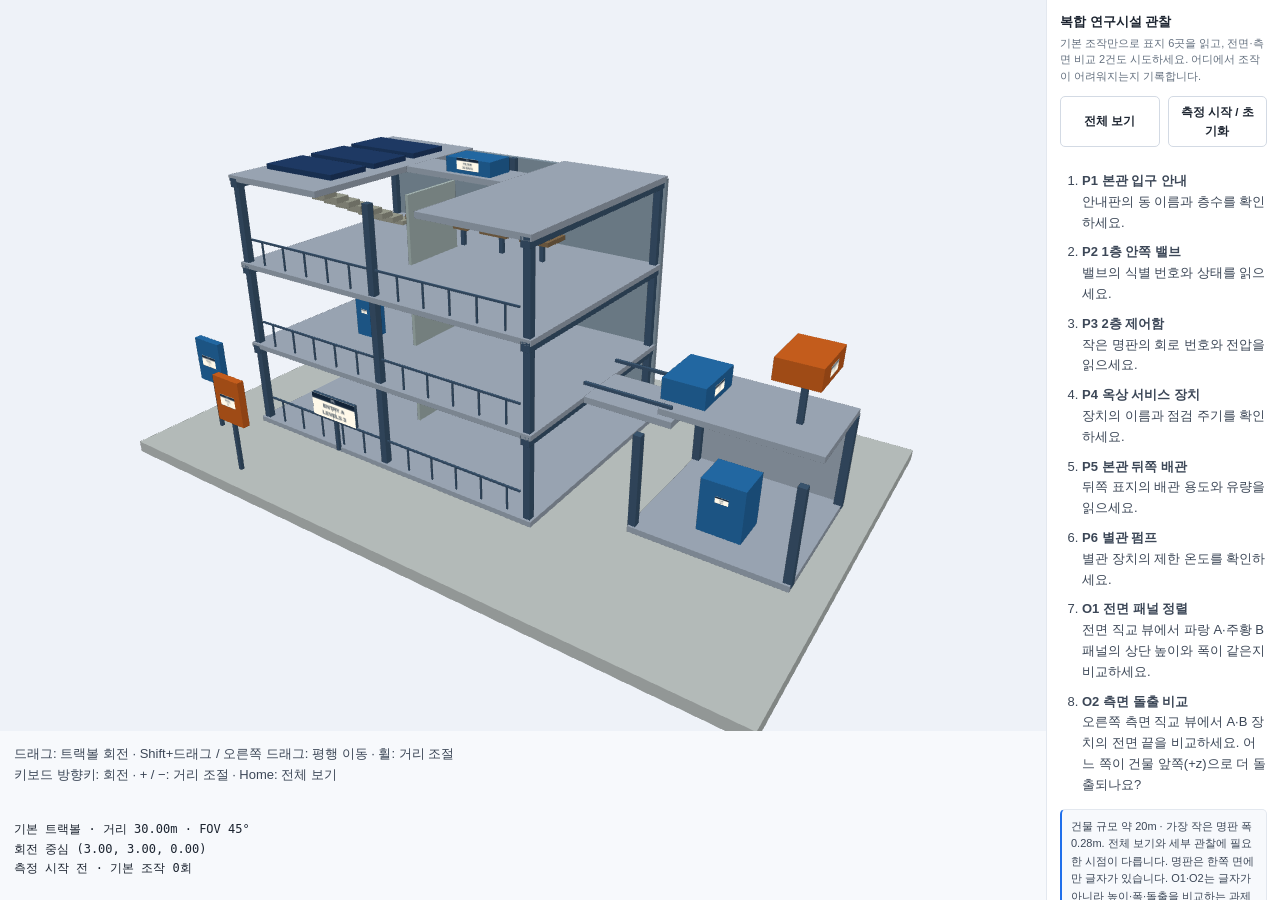
==== week4/improved/index.html @ ad28ca4b "feat: week4 초기 파일 추가" ====
<!doctype html>
<html lang="ko"><head><meta charset="utf-8"><meta name="viewport" content="width=device-width, initial-scale=1">
<title>복합 연구시설 — 기본 트랙볼 뷰어</title><link rel="stylesheet" href="demo.css">
<style>
.wrap{grid-template-columns:minmax(0,1fr) 18rem;height:100vh;height:100dvh;min-height:500px}.stage{display:grid;grid-template-rows:minmax(240px,1fr) auto auto;align-items:stretch;justify-content:stretch;min-height:0;overflow:auto}.viewport{position:relative;min-height:0}.stage canvas{position:absolute;inset:0;display:block;width:100%;height:100%;max-height:none;cursor:grab}
canvas:focus-visible{outline:2px solid var(--d-accent);outline-offset:-2px}.readings{padding:10px 14px;white-space:pre-wrap;font:12px/1.6 monospace;color:var(--d-ink)}
.instructions{padding:0 14px}.tasks{padding-left:22px}.tasks li{margin:9px 0}.actions{display:flex;gap:8px;flex-wrap:wrap}.actions button{flex:1}
@media(max-width:900px){.wrap{display:block;height:auto}.panel{border-left:0;max-height:none}.stage{height:100vh;height:100dvh;min-height:500px}}
</style></head><body>
<div class="wrap"><div class="stage">
<div class="viewport"><canvas id="cv" tabindex="0" aria-label="다층 연구시설의 3차원 모델. 드래그로 회전, Shift 드래그로 이동, 휠로 확대">WebGL2를 지원하는 브라우저에서 실행하세요.</canvas></div>
<p class="instructions">드래그: 트랙볼 회전 · Shift+드래그 / 오른쪽 드래그: 평행 이동 · 휠: 거리 조절<br>키보드 방향키: 회전 · + / −: 거리 조절 · Home: 전체 보기</p>
<pre class="readings" id="readings"></pre></div>
<div class="panel"><h1>복합 연구시설 관찰</h1><p class="sub">기본 조작만으로 표지 6곳을 읽고, 전면·측면 비교 2건도 시도하세요. 어디에서 조작이 어려워지는지 기록합니다.</p>
<div class="actions"><button class="btn" id="home" type="button">전체 보기</button><button class="btn" id="measure" type="button">측정 시작 / 초기화</button></div>
<ol class="tasks" id="tasks"></ol><div id="student-ui"></div>
<p class="note">건물 규모 약 20m · 가장 작은 명판 폭 0.28m. 전체 보기와 세부 관찰에 필요한 시점이 다릅니다. 명판은 한쪽 면에만 글자가 있습니다. O1·O2는 글자가 아니라 높이·폭·돌출을 비교하는 과제입니다.</p>

</div></div>
<script src="demo.js"></script><script src="d04-inspection-model.js?v=3f1b6bc733"></script><script src="d04-inspection-controls.js"></script><script src="d04-inspection-viewer.js?v=8a4c2fbf62"></script><script src="d04-inspection-student.js?v=e71bc4da3b"></script>
</body></html>
---- week4/improved/demo.css ----
/* 강의 자료 인터랙티브 예제 공용 스타일 — 홈페이지와 같은 밝고 단정한 톤 */

/* 테마는 세 곳에서 정해진다.
   1) 강의 페이지 안에 들어가 있으면 부모의 밝은/어두운 설정 (data-theme)
   2) 단독으로 열면 OS 설정 (prefers-color-scheme)
   3) ?theme=light|dark 로 직접 지정
   그래서 밝은 값을 기본으로 두고, 어두운 값을 두 조건에 각각 다시 적어 준다. */

:root {
  --d-accent: #1f6feb;
  --d-accent-soft: #eaf1fe;
  --d-ink: #1c2430;
  --d-ink-soft: #3c4757;
  --d-muted: #64707f;
  --d-bg: #ffffff;
  --d-bg-soft: #f7f9fc;
  --d-line: #e3e8ef;
  --d-line-strong: #d3dae4;

  /* 3D 장면 — 배경과 보조선 */
  --d-canvas: #eef2f8;
  --d-grid: #cdd7e5;
  --d-axis: #7d8b9e;
  --d-ghost: #5f6b7d;
  --d-hint: #97a4b5;

  /* 벡터·물체를 구분하는 색 (배경 대비에 맞춰 조정) */
  --d-vec-a: #1f6feb;
  --d-vec-b: #0b7d67;
  --d-vec-c: #d2600f;
  --d-trail: #157f6a;
}

@media (prefers-color-scheme: dark) {
  :root:not([data-theme="light"]) {
    --d-accent: #7aaeff;
    --d-accent-soft: #1b2432;
    --d-ink: #e7ecf3;
    --d-ink-soft: #cbd4e1;
    --d-muted: #9aa7b8;
    --d-bg: #1a212c;
    --d-bg-soft: #161c26;
    --d-line: #2c3542;
    --d-line-strong: #3a4553;
  
    /* 3D 장면 — 배경과 보조선 */
    --d-canvas: #0a0d14;
    --d-grid: #242e42;
    --d-axis: #57667f;
    --d-ghost: #8c93a6;
    --d-hint: #59647a;
  
    /* 벡터·물체를 구분하는 색 (배경 대비에 맞춰 조정) */
    --d-vec-a: #5ca8fa;
    --d-vec-b: #33b88c;
    --d-vec-c: #ff8c4d;
    --d-trail: #38705f;
  }
}

:root[data-theme="dark"] {
  --d-accent: #7aaeff;
  --d-accent-soft: #1b2432;
  --d-ink: #e7ecf3;
  --d-ink-soft: #cbd4e1;
  --d-muted: #9aa7b8;
  --d-bg: #1a212c;
  --d-bg-soft: #161c26;
  --d-line: #2c3542;
  --d-line-strong: #3a4553;

  /* 3D 장면 — 배경과 보조선 */
  --d-canvas: #0a0d14;
  --d-grid: #242e42;
  --d-axis: #57667f;
  --d-ghost: #8c93a6;
  --d-hint: #59647a;

  /* 벡터·물체를 구분하는 색 (배경 대비에 맞춰 조정) */
  --d-vec-a: #5ca8fa;
  --d-vec-b: #33b88c;
  --d-vec-c: #ff8c4d;
  --d-trail: #38705f;
}

* { box-sizing: border-box; }

html, body {
  margin: 0;
  padding: 0;
  background: var(--d-bg);
  color: var(--d-ink-soft);
  font: 13px/1.6 -apple-system, BlinkMacSystemFont, "Segoe UI", "Noto Sans KR",
        "Malgun Gothic", Roboto, sans-serif;
}

.wrap {
  display: grid;
  grid-template-columns: 1fr 15rem;
  gap: 0;
  height: 100vh;
}

.stage {
  position: relative;
  display: flex;
  align-items: center;
  justify-content: center;
  min-width: 0;
  background: var(--d-bg-soft);
  overflow: hidden;
}

.stage canvas {
  display: block;
  max-width: 100%;
  max-height: 100%;
}

.readout {
  position: absolute;
  top: 8px;
  left: 8px;
  padding: 5px 9px;
  border: 1px solid var(--d-line-strong);
  border-radius: 6px;
  background: color-mix(in srgb, var(--d-bg) 88%, transparent);
  color: var(--d-ink);
  font-family: ui-monospace, SFMono-Regular, Menlo, Consolas, monospace;
  font-size: 11px;
  line-height: 1.6;
  white-space: pre;
  pointer-events: none;
}

.panel {
  padding: 12px 13px 16px;
  border-left: 1px solid var(--d-line);
  background: var(--d-bg);
  overflow-y: auto;
}

.panel h1 {
  margin: 0 0 2px;
  color: var(--d-ink);
  font-size: 13px;
  font-weight: 700;
}

.panel .sub {
  margin: 0 0 12px;
  color: var(--d-muted);
  font-size: 11px;
  line-height: 1.5;
}

.ctl { margin-bottom: 11px; }

.ctl label {
  display: flex;
  justify-content: space-between;
  align-items: baseline;
  gap: 6px;
  margin-bottom: 3px;
  color: var(--d-ink);
  font-size: 11.5px;
  font-weight: 600;
}

.ctl label .val {
  color: var(--d-accent);
  font-family: ui-monospace, SFMono-Regular, Menlo, Consolas, monospace;
  font-size: 11px;
  font-weight: 700;
}

.ctl input[type="range"] {
  width: 100%;
  height: 18px;
  margin: 0;
  accent-color: var(--d-accent);
  cursor: pointer;
}

.ctl select {
  width: 100%;
  padding: 4px 6px;
  border: 1px solid var(--d-line-strong);
  border-radius: 5px;
  background: var(--d-bg);
  color: var(--d-ink);
  font: inherit;
  font-size: 11.5px;
}

.ctl.check label {
  justify-content: flex-start;
  cursor: pointer;
}

.ctl.check input { accent-color: var(--d-accent); margin: 0 6px 0 0; }

.ctl .hint {
  margin-top: 2px;
  color: var(--d-muted);
  font-size: 10.5px;
  line-height: 1.5;
}

.note {
  margin-top: 12px;
  padding: 8px 9px;
  border: 1px solid var(--d-line);
  border-left: 2px solid var(--d-accent);
  border-radius: 5px;
  background: var(--d-bg-soft);
  color: var(--d-ink-soft);
  font-size: 11px;
  line-height: 1.6;
}

.note b { color: var(--d-ink); }

.btn {
  width: 100%;
  padding: 6px 8px;
  margin-bottom: 11px;
  border: 1px solid var(--d-line-strong);
  border-radius: 5px;
  background: var(--d-bg);
  color: var(--d-ink);
  font: inherit;
  font-size: 11.5px;
  font-weight: 600;
  cursor: pointer;
}

.btn:hover { border-color: var(--d-accent); color: var(--d-accent); }

.err {
  padding: 12px;
  color: #b4232a;
  font-family: ui-monospace, monospace;
  font-size: 11px;
  white-space: pre-wrap;
}

/* 성분 직접 입력 패널 — 슬라이더 대신 x, y, z 를 그대로 넣는다 */

.ctl[hidden] { display: none !important; }   /* .ctl 의 display 규칙보다 우선하도록 */

.comp { display: none; margin: 2px 0 12px; }
.comp.on { display: block; }

.comp-row {
  display: flex;
  align-items: center;
  gap: 5px;
  margin-bottom: 5px;
}

.comp-row > span {
  flex: 0 0 1.15rem;
  color: var(--d-ink);
  font-size: 11.5px;
  font-weight: 700;
}

.comp input {
  flex: 1 1 0;
  min-width: 0;
  padding: 4px 5px;
  border: 1px solid var(--d-line-strong);
  border-radius: 5px;
  background: var(--d-bg);
  color: var(--d-accent);
  font-family: ui-monospace, Menlo, Consolas, monospace;
  font-size: 11.5px;
  font-weight: 600;
  text-align: center;
}

.comp input:focus { outline: none; border-color: var(--d-accent); }
.comp input.bad { border-color: #b4232a; color: #b4232a; }

.comp-hint {
  margin-top: 3px;
  color: var(--d-muted);
  font-size: 10.5px;
  line-height: 1.55;
}

@media (max-width: 620px) {
  .wrap { grid-template-columns: 1fr; grid-template-rows: 1fr auto; }
  .panel { border-left: 0; border-top: 1px solid var(--d-line); max-height: 46vh; }
}
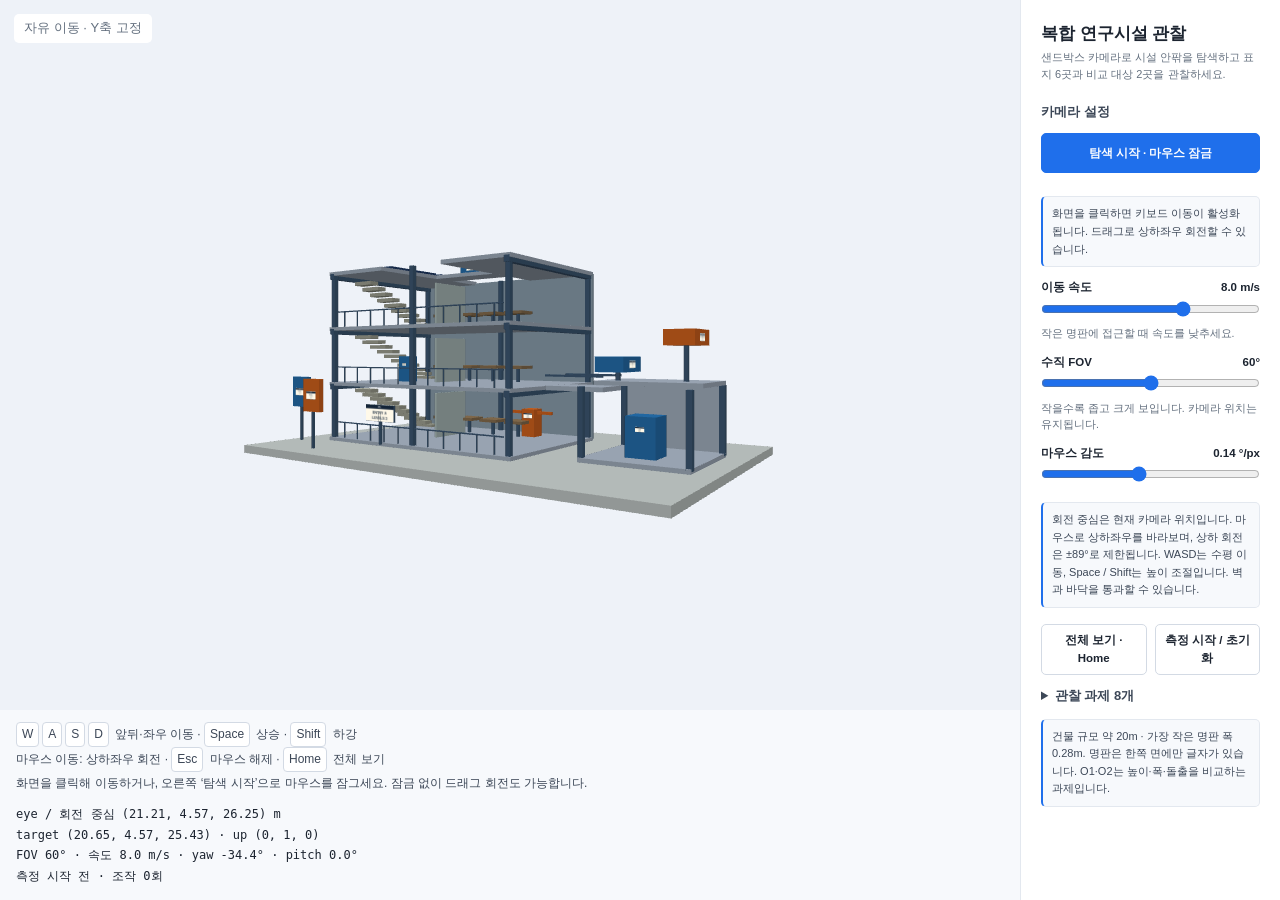
==== commit 47b31a74: "feat: improved에 샌드박스 카메라 구현" ====
--- a/week4/improved/index.html
+++ b/week4/improved/index.html
@@ -1,21 +1,44 @@
 <!doctype html>
-<html lang="ko"><head><meta charset="utf-8"><meta name="viewport" content="width=device-width, initial-scale=1">
-<title>복합 연구시설 — 기본 트랙볼 뷰어</title><link rel="stylesheet" href="demo.css">
-<style>
-.wrap{grid-template-columns:minmax(0,1fr) 18rem;height:100vh;height:100dvh;min-height:500px}.stage{display:grid;grid-template-rows:minmax(240px,1fr) auto auto;align-items:stretch;justify-content:stretch;min-height:0;overflow:auto}.viewport{position:relative;min-height:0}.stage canvas{position:absolute;inset:0;display:block;width:100%;height:100%;max-height:none;cursor:grab}
-canvas:focus-visible{outline:2px solid var(--d-accent);outline-offset:-2px}.readings{padding:10px 14px;white-space:pre-wrap;font:12px/1.6 monospace;color:var(--d-ink)}
-.instructions{padding:0 14px}.tasks{padding-left:22px}.tasks li{margin:9px 0}.actions{display:flex;gap:8px;flex-wrap:wrap}.actions button{flex:1}
-@media(max-width:900px){.wrap{display:block;height:auto}.panel{border-left:0;max-height:none}.stage{height:100vh;height:100dvh;min-height:500px}}
-</style></head><body>
-<div class="wrap"><div class="stage">
-<div class="viewport"><canvas id="cv" tabindex="0" aria-label="다층 연구시설의 3차원 모델. 드래그로 회전, Shift 드래그로 이동, 휠로 확대">WebGL2를 지원하는 브라우저에서 실행하세요.</canvas></div>
-<p class="instructions">드래그: 트랙볼 회전 · Shift+드래그 / 오른쪽 드래그: 평행 이동 · 휠: 거리 조절<br>키보드 방향키: 회전 · + / −: 거리 조절 · Home: 전체 보기</p>
-<pre class="readings" id="readings"></pre></div>
-<div class="panel"><h1>복합 연구시설 관찰</h1><p class="sub">기본 조작만으로 표지 6곳을 읽고, 전면·측면 비교 2건도 시도하세요. 어디에서 조작이 어려워지는지 기록합니다.</p>
-<div class="actions"><button class="btn" id="home" type="button">전체 보기</button><button class="btn" id="measure" type="button">측정 시작 / 초기화</button></div>
-<ol class="tasks" id="tasks"></ol><div id="student-ui"></div>
-<p class="note">건물 규모 약 20m · 가장 작은 명판 폭 0.28m. 전체 보기와 세부 관찰에 필요한 시점이 다릅니다. 명판은 한쪽 면에만 글자가 있습니다. O1·O2는 글자가 아니라 높이·폭·돌출을 비교하는 과제입니다.</p>
-
-</div></div>
-<script src="demo.js"></script><script src="d04-inspection-model.js?v=3f1b6bc733"></script><script src="d04-inspection-controls.js"></script><script src="d04-inspection-viewer.js?v=8a4c2fbf62"></script><script src="d04-inspection-student.js?v=e71bc4da3b"></script>
-</body></html>
+<html lang="ko">
+<head>
+  <meta charset="utf-8">
+  <meta name="viewport" content="width=device-width, initial-scale=1">
+  <title>복합 연구시설 — 샌드박스 카메라</title>
+  <link rel="stylesheet" href="demo.css">
+</head>
+<body>
+  <main class="wrap">
+    <section class="stage" aria-label="연구시설 탐색 화면">
+      <div class="viewport">
+        <canvas id="cv" tabindex="0" aria-label="다층 연구시설의 3차원 모델" aria-describedby="instructions">WebGL2를 지원하는 브라우저에서 실행하세요.</canvas>
+        <span class="view-badge">자유 이동 · Y축 고정</span>
+        <span class="crosshair" aria-hidden="true">+</span>
+      </div>
+      <p class="instructions" id="instructions"><kbd>W</kbd><kbd>A</kbd><kbd>S</kbd><kbd>D</kbd> 앞뒤·좌우 이동
+        · <kbd>Space</kbd> 상승 · <kbd>Shift</kbd> 하강<br>
+        마우스 이동: 상하좌우 회전 · <kbd>Esc</kbd> 마우스 해제 · <kbd>Home</kbd> 전체 보기<br>
+        화면을 클릭해 이동하거나, 오른쪽 ‘탐색 시작’으로 마우스를 잠그세요. 잠금 없이 드래그 회전도 가능합니다.</p>
+      <pre class="readings" id="readings" aria-label="현재 카메라 정보"></pre>
+    </section>
+    <aside class="panel" aria-label="탐색 설정 및 관찰 과제">
+      <h1>복합 연구시설 관찰</h1>
+      <p class="sub">샌드박스 카메라로 시설 안팎을 탐색하고 표지 6곳과 비교 대상 2곳을 관찰하세요.</p>
+      <div id="student-ui"></div>
+      <div class="actions">
+        <button class="btn" id="home" type="button">전체 보기 · Home</button>
+        <button class="btn" id="measure" type="button">측정 시작 / 초기화</button>
+      </div>
+      <details>
+        <summary>관찰 과제 8개</summary>
+        <ol class="tasks" id="tasks"></ol>
+      </details>
+      <p class="note">건물 규모 약 20m · 가장 작은 명판 폭 0.28m. 명판은 한쪽 면에만 글자가 있습니다. O1·O2는 높이·폭·돌출을 비교하는 과제입니다.</p>
+    </aside>
+  </main>
+  <script src="demo.js"></script>
+  <script src="d04-inspection-model.js?v=3f1b6bc733"></script>
+  <script src="d04-inspection-controls.js?v=sandbox2"></script>
+  <script src="d04-inspection-viewer.js?v=sandbox2"></script>
+  <script src="d04-inspection-student.js?v=sandbox2"></script>
+</body>
+</html>
--- a/week4/improved/demo.css
+++ b/week4/improved/demo.css
@@ -290,7 +290,38 @@
   line-height: 1.55;
 }
 
+/* 샌드박스 카메라 화면: 제공 테마와 패널 스타일을 확장합니다. */
+.wrap { grid-template-columns: minmax(0, 1fr) 20rem; height: 100vh; height: 100dvh; min-height: 540px; }
+.stage { display: grid; grid-template-rows: minmax(240px, 1fr) auto auto; align-items: stretch; justify-content: stretch; min-height: 0; }
+.viewport { position: relative; min-height: 0; }
+.stage canvas { position: absolute; inset: 0; width: 100%; height: 100%; max-height: none; cursor: grab; }
+.stage canvas:active { cursor: grabbing; }
+canvas:focus-visible { outline: 2px solid var(--d-accent); outline-offset: -2px; }
+.view-badge { position: absolute; top: 14px; left: 14px; padding: 4px 10px; border-radius: 5px; background: var(--d-bg); color: var(--d-muted); pointer-events: none; }
+.crosshair { display: none; position: absolute; left: 50%; top: 50%; transform: translate(-50%, -50%); color: white; text-shadow: 0 1px 3px #000; font-size: 24px; pointer-events: none; }
+.navigating .crosshair { display: block; }
+.instructions { padding: 12px 16px 0; margin: 0; font-size: 12px; line-height: 1.9; }
+kbd { display: inline-block; margin-right: 3px; padding: 0 5px; border: 1px solid var(--d-line-strong); border-radius: 4px; background: var(--d-bg); font: inherit; }
+.readings { margin: 0; padding: 10px 16px 14px; white-space: pre-wrap; overflow-wrap: anywhere; font: 12px/1.7 monospace; color: var(--d-ink); }
+.panel { padding: 20px; }
+.panel h1 { font-size: 17px; }
+.panel h2 { font-size: 13px; margin: 20px 0 10px; }
+.primary { background: var(--d-accent); color: var(--d-bg); border-color: var(--d-accent); padding: 10px; }
+.primary:hover { color: var(--d-bg); filter: brightness(1.1); }
+.btn:focus-visible, summary:focus-visible, input:focus-visible { outline: 2px solid var(--d-accent); outline-offset: 3px; }
+.actions { display: flex; gap: 8px; margin-top: 16px; }
+.actions button { flex: 1; }
+.tasks { padding-left: 22px; font-size: 12px; }
+.tasks li { margin: 12px 0; }
+summary { cursor: pointer; font-weight: 600; }
+
+@media (max-width: 900px) {
+  .wrap { display: block; height: auto; }
+  .panel { border-left: 0; border-top: 1px solid var(--d-line); max-height: none; }
+  .stage { height: 100vh; height: 100dvh; min-height: 580px; }
+}
+
 @media (max-width: 620px) {
   .wrap { grid-template-columns: 1fr; grid-template-rows: 1fr auto; }
-  .panel { border-left: 0; border-top: 1px solid var(--d-line); max-height: 46vh; }
-}
+  .panel { border-left: 0; border-top: 1px solid var(--d-line); max-height: none; }
+}
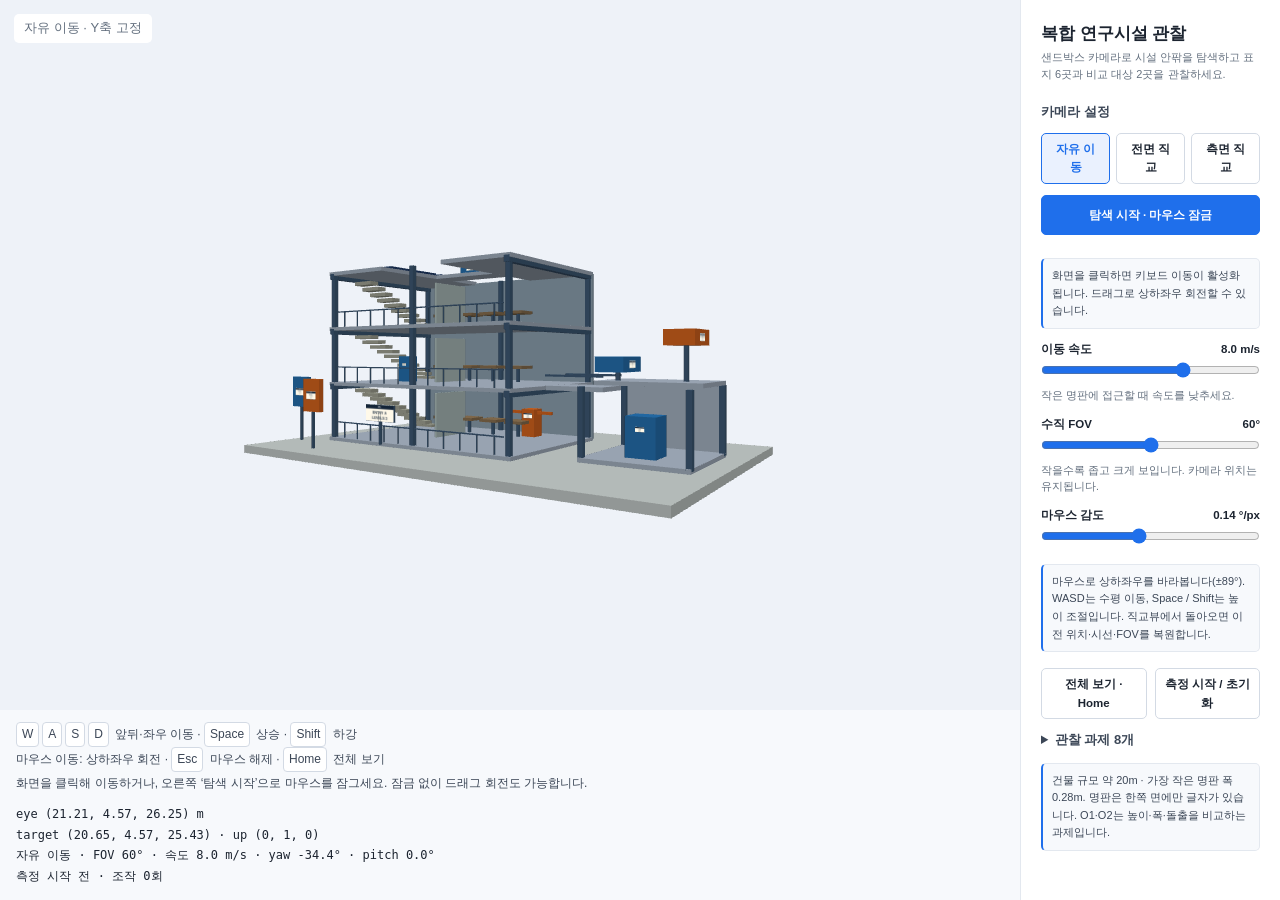
==== commit 6ddcced0: "feat: improved에 직교 뷰 추가" ====
--- a/week4/improved/index.html
+++ b/week4/improved/index.html
@@ -37,8 +37,8 @@
   </main>
   <script src="demo.js"></script>
   <script src="d04-inspection-model.js?v=3f1b6bc733"></script>
-  <script src="d04-inspection-controls.js?v=sandbox2"></script>
-  <script src="d04-inspection-viewer.js?v=sandbox2"></script>
-  <script src="d04-inspection-student.js?v=sandbox2"></script>
+  <script src="d04-inspection-controls.js?v=sandbox3"></script>
+  <script src="d04-inspection-viewer.js?v=sandbox3"></script>
+  <script src="d04-inspection-student.js?v=sandbox3"></script>
 </body>
 </html>
--- a/week4/improved/demo.css
+++ b/week4/improved/demo.css
@@ -311,6 +311,8 @@
 .btn:focus-visible, summary:focus-visible, input:focus-visible { outline: 2px solid var(--d-accent); outline-offset: 3px; }
 .actions { display: flex; gap: 8px; margin-top: 16px; }
 .actions button { flex: 1; }
+.view-modes { display: grid; grid-template-columns: repeat(3, 1fr); gap: 6px; }
+.view-modes .btn[aria-pressed="true"] { border-color: var(--d-accent); background: var(--d-accent-soft); color: var(--d-accent); }
 .tasks { padding-left: 22px; font-size: 12px; }
 .tasks li { margin: 12px 0; }
 summary { cursor: pointer; font-weight: 600; }
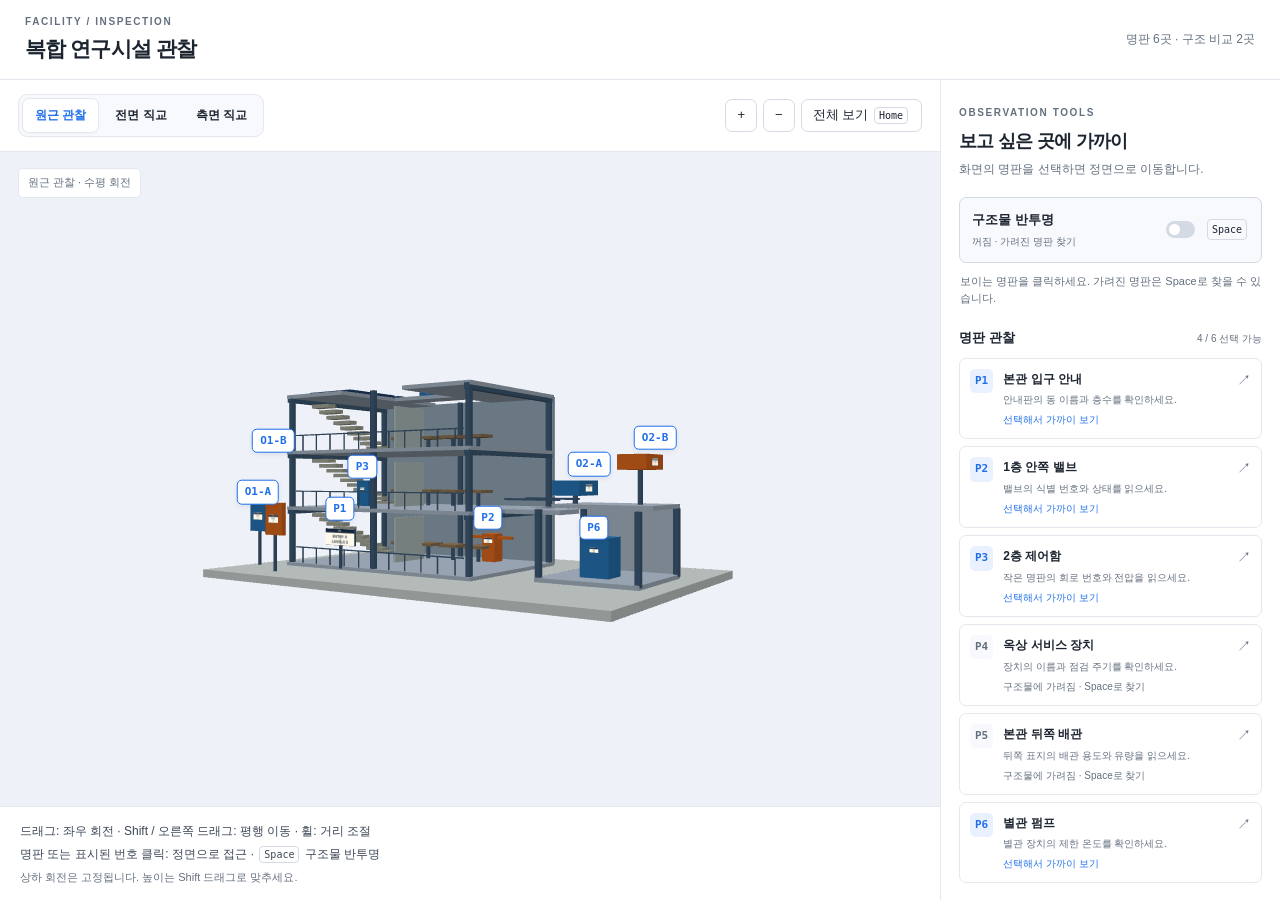
==== commit 2aefab3f: "feat: improved 클릭 이동 카메라로 변경" ====
--- a/week4/improved/index.html
+++ b/week4/improved/index.html
@@ -2,43 +2,59 @@
 <html lang="ko">
 <head>
   <meta charset="utf-8">
-  <meta name="viewport" content="width=device-width, initial-scale=1">
-  <title>복합 연구시설 — 샌드박스 카메라</title>
-  <link rel="stylesheet" href="demo.css">
+  <meta name="viewport" content="width=device-width,initial-scale=1">
+  <title>복합 연구시설 — 지점 관찰</title>
+  <link rel="stylesheet" href="demo.css?v=inspection1">
 </head>
 <body>
-  <main class="wrap">
-    <section class="stage" aria-label="연구시설 탐색 화면">
-      <div class="viewport">
-        <canvas id="cv" tabindex="0" aria-label="다층 연구시설의 3차원 모델" aria-describedby="instructions">WebGL2를 지원하는 브라우저에서 실행하세요.</canvas>
-        <span class="view-badge">자유 이동 · Y축 고정</span>
-        <span class="crosshair" aria-hidden="true">+</span>
-      </div>
-      <p class="instructions" id="instructions"><kbd>W</kbd><kbd>A</kbd><kbd>S</kbd><kbd>D</kbd> 앞뒤·좌우 이동
-        · <kbd>Space</kbd> 상승 · <kbd>Shift</kbd> 하강<br>
-        마우스 이동: 상하좌우 회전 · <kbd>Esc</kbd> 마우스 해제 · <kbd>Home</kbd> 전체 보기<br>
-        화면을 클릭해 이동하거나, 오른쪽 ‘탐색 시작’으로 마우스를 잠그세요. 잠금 없이 드래그 회전도 가능합니다.</p>
-      <pre class="readings" id="readings" aria-label="현재 카메라 정보"></pre>
-    </section>
-    <aside class="panel" aria-label="탐색 설정 및 관찰 과제">
-      <h1>복합 연구시설 관찰</h1>
-      <p class="sub">샌드박스 카메라로 시설 안팎을 탐색하고 표지 6곳과 비교 대상 2곳을 관찰하세요.</p>
-      <div id="student-ui"></div>
-      <div class="actions">
-        <button class="btn" id="home" type="button">전체 보기 · Home</button>
-        <button class="btn" id="measure" type="button">측정 시작 / 초기화</button>
-      </div>
-      <details>
-        <summary>관찰 과제 8개</summary>
-        <ol class="tasks" id="tasks"></ol>
-      </details>
-      <p class="note">건물 규모 약 20m · 가장 작은 명판 폭 0.28m. 명판은 한쪽 면에만 글자가 있습니다. O1·O2는 높이·폭·돌출을 비교하는 과제입니다.</p>
-    </aside>
-  </main>
+  <div class="inspection-app">
+    <header class="app-header">
+      <div><p class="eyebrow">FACILITY / INSPECTION</p><h1>복합 연구시설 관찰</h1></div>
+      <span class="header-note">명판 6곳 · 구조 비교 2곳</span>
+    </header>
+    <main class="wrap">
+      <section class="stage" aria-label="시설 관찰 화면">
+        <nav class="view-toolbar" aria-label="카메라 조작">
+          <div class="view-modes" role="group" aria-label="투영 방식">
+            <button type="button" data-view="orbit" aria-pressed="true">원근 관찰</button>
+            <button type="button" data-view="front" aria-pressed="false">전면 직교</button>
+            <button type="button" data-view="side" aria-pressed="false">측면 직교</button>
+          </div>
+          <div class="camera-actions">
+            <button id="zoom-in" type="button" aria-label="확대">+</button>
+            <button id="zoom-out" type="button" aria-label="축소">−</button>
+            <button id="home" type="button">전체 보기 <kbd>Home</kbd></button>
+          </div>
+        </nav>
+        <div class="viewport">
+          <canvas id="cv" tabindex="0" aria-label="연구시설 모델. 좌우 드래그로 회전, Shift 드래그로 이동, 명판 클릭으로 접근" aria-describedby="instructions">WebGL2를 지원하는 브라우저에서 실행하세요.</canvas>
+          <div id="sign-pins" aria-label="현재 보이는 명판"></div>
+          <div class="view-badges"><span id="view-label">원근 관찰 · 수평 회전</span><span id="ghost-badge" hidden>반투명 관찰 중</span></div>
+          <div id="selection-card" hidden role="status"><span class="selection-dot"></span><div><strong id="selection-name"></strong><small>선택한 명판 · 카메라를 움직이면 표시 해제</small></div></div>
+        </div>
+        <footer class="stage-footer">
+          <p id="instructions">드래그: 좌우 회전 · Shift / 오른쪽 드래그: 평행 이동 · 휠: 거리 조절<br>명판 또는 표시된 번호 클릭: 정면으로 접근 · <kbd>Space</kbd> 구조물 반투명</p>
+          <p id="view-hint">가려진 명판은 반투명 모드로 찾아보세요.</p>
+        </footer>
+      </section>
+      <aside class="panel" aria-label="관찰 도구와 지점 목록">
+        <div class="panel-heading"><span class="eyebrow">OBSERVATION TOOLS</span><h2>보고 싶은 곳에 가까이</h2><p>화면의 명판을 선택하면 정면으로 이동합니다.</p></div>
+        <button id="transparency" type="button" class="ghost-toggle" aria-pressed="false"><span><strong>구조물 반투명</strong><small id="transparency-description">가려진 명판 찾기</small></span><span class="toggle-indicator" aria-hidden="true"></span><kbd>Space</kbd></button>
+        <p id="inspection-status" class="status-note" role="status">명판을 클릭해 관찰을 시작하세요.</p>
+        <div class="task-heading"><h2>명판 관찰</h2><span id="visible-count">0 / 6 선택 가능</span></div>
+        <div id="poi-tasks" class="task-list"></div>
+        <div class="task-heading"><h2>직교 비교</h2><span>2개 지점</span></div>
+        <div id="comparison-tasks" class="task-list"></div>
+        <details class="camera-details"><summary>카메라 정보 · 측정</summary><pre id="readings" class="readings"></pre><button id="measure" type="button">측정 시작 / 초기화</button></details>
+        <p class="panel-footnote">명판은 원래 크기를 유지합니다. 뒷면은 번호로 찾고, 클릭하면 글자가 있는 정면으로 이동합니다.</p>
+      </aside>
+    </main>
+  </div>
   <script src="demo.js"></script>
   <script src="d04-inspection-model.js?v=3f1b6bc733"></script>
-  <script src="d04-inspection-controls.js?v=sandbox3"></script>
-  <script src="d04-inspection-viewer.js?v=sandbox3"></script>
-  <script src="d04-inspection-student.js?v=sandbox3"></script>
+  <script src="d04-inspection-controls.js?v=inspection2"></script>
+  <script src="d04-inspection-picking.js?v=inspection1"></script>
+  <script src="d04-inspection-viewer.js?v=inspection2"></script>
+  <script src="d04-inspection-student.js?v=inspection2"></script>
 </body>
 </html>
--- a/week4/improved/demo.css
+++ b/week4/improved/demo.css
@@ -290,40 +290,95 @@
   line-height: 1.55;
 }
 
-/* 샌드박스 카메라 화면: 제공 테마와 패널 스타일을 확장합니다. */
-.wrap { grid-template-columns: minmax(0, 1fr) 20rem; height: 100vh; height: 100dvh; min-height: 540px; }
-.stage { display: grid; grid-template-rows: minmax(240px, 1fr) auto auto; align-items: stretch; justify-content: stretch; min-height: 0; }
-.viewport { position: relative; min-height: 0; }
-.stage canvas { position: absolute; inset: 0; width: 100%; height: 100%; max-height: none; cursor: grab; }
-.stage canvas:active { cursor: grabbing; }
-canvas:focus-visible { outline: 2px solid var(--d-accent); outline-offset: -2px; }
-.view-badge { position: absolute; top: 14px; left: 14px; padding: 4px 10px; border-radius: 5px; background: var(--d-bg); color: var(--d-muted); pointer-events: none; }
-.crosshair { display: none; position: absolute; left: 50%; top: 50%; transform: translate(-50%, -50%); color: white; text-shadow: 0 1px 3px #000; font-size: 24px; pointer-events: none; }
-.navigating .crosshair { display: block; }
-.instructions { padding: 12px 16px 0; margin: 0; font-size: 12px; line-height: 1.9; }
-kbd { display: inline-block; margin-right: 3px; padding: 0 5px; border: 1px solid var(--d-line-strong); border-radius: 4px; background: var(--d-bg); font: inherit; }
-.readings { margin: 0; padding: 10px 16px 14px; white-space: pre-wrap; overflow-wrap: anywhere; font: 12px/1.7 monospace; color: var(--d-ink); }
-.panel { padding: 20px; }
-.panel h1 { font-size: 17px; }
-.panel h2 { font-size: 13px; margin: 20px 0 10px; }
-.primary { background: var(--d-accent); color: var(--d-bg); border-color: var(--d-accent); padding: 10px; }
-.primary:hover { color: var(--d-bg); filter: brightness(1.1); }
-.btn:focus-visible, summary:focus-visible, input:focus-visible { outline: 2px solid var(--d-accent); outline-offset: 3px; }
-.actions { display: flex; gap: 8px; margin-top: 16px; }
-.actions button { flex: 1; }
-.view-modes { display: grid; grid-template-columns: repeat(3, 1fr); gap: 6px; }
-.view-modes .btn[aria-pressed="true"] { border-color: var(--d-accent); background: var(--d-accent-soft); color: var(--d-accent); }
-.tasks { padding-left: 22px; font-size: 12px; }
-.tasks li { margin: 12px 0; }
-summary { cursor: pointer; font-weight: 600; }
-
-@media (max-width: 900px) {
-  .wrap { display: block; height: auto; }
-  .panel { border-left: 0; border-top: 1px solid var(--d-line); max-height: none; }
-  .stage { height: 100vh; height: 100dvh; min-height: 580px; }
-}
-
 @media (max-width: 620px) {
   .wrap { grid-template-columns: 1fr; grid-template-rows: 1fr auto; }
-  .panel { border-left: 0; border-top: 1px solid var(--d-line); max-height: none; }
-}
+  .panel { border-left: 0; border-top: 1px solid var(--d-line); max-height: 46vh; }
+}
+
+/* 지점 관찰 인터페이스. 제공 테마 색과 렌더러를 그대로 사용합니다. */
+[hidden] { display: none !important; }
+.inspection-app { height: 100vh; height: 100dvh; display: grid; grid-template-rows: 80px minmax(0,1fr); }
+.app-header { padding: 15px 25px; display: flex; align-items: center; justify-content: space-between; border-bottom: 1px solid var(--d-line); }
+.eyebrow { margin: 0; font-size: 10px; font-weight: 700; letter-spacing: .16em; color: var(--d-muted); }
+.app-header h1 { margin: 2px 0 0; font-size: 21px; color: var(--d-ink); letter-spacing: -.04em; }
+.header-note { color: var(--d-muted); font-size: 12px; }
+.wrap { height: auto; min-height: 0; grid-template-columns: minmax(0,1fr) 340px; }
+.stage { display: grid; grid-template-rows: auto minmax(280px,1fr) auto; align-items: stretch; justify-content: stretch; }
+button { font: inherit; cursor: pointer; color: var(--d-ink); background: var(--d-bg); border: 1px solid var(--d-line-strong); border-radius: 7px; padding: 8px 12px; }
+button:hover:not(:disabled) { border-color: var(--d-accent); }
+button:disabled { cursor: default; }
+button:focus-visible,summary:focus-visible { outline: 2px solid var(--d-accent); outline-offset: 3px; }
+kbd { font: 10px/1.5 monospace; border: 1px solid var(--d-line-strong); border-radius: 4px; padding: 2px 4px; margin: 0 2px; white-space: nowrap; }
+.view-toolbar { display: flex; align-items: center; justify-content: space-between; gap: 12px; padding: 14px 18px; border-bottom: 1px solid var(--d-line); background: var(--d-bg); }
+.view-modes { display: flex; background: var(--d-bg-soft); border: 1px solid var(--d-line); border-radius: 9px; padding: 3px; gap: 3px; }
+.view-modes button { border-color: transparent; background: transparent; font-weight: 600; font-size: 12px; padding: 7px 12px; }
+.view-modes button[aria-pressed="true"] { color: var(--d-accent); border-color: var(--d-line); background: var(--d-bg); box-shadow: 0 1px 3px #00000008; }
+.camera-actions { display: flex; gap: 6px; }
+.camera-actions button { padding: 5px 11px; font-size: 13px; }
+.viewport { position: relative; min-height: 0; overflow: hidden; }
+.stage canvas { position: absolute; inset: 0; display: block; width: 100%; height: 100%; max-height: none; cursor: grab; }
+canvas:focus-visible { outline: 2px solid var(--d-accent); outline-offset: -2px; }
+.view-badges { position: absolute; top: 16px; left: 18px; display: flex; gap: 8px; pointer-events: none; }
+.view-badges span { background: var(--d-bg); color: var(--d-muted); padding: 5px 9px; border: 1px solid var(--d-line); border-radius: 5px; font-size: 11px; }
+#ghost-badge { color: var(--d-accent); background: var(--d-accent-soft); }
+#sign-pins { position: absolute; inset: 0; pointer-events: none; }
+.sign-pin { position: absolute; pointer-events: auto; transform: translate(-50%,-100%); font: 700 11px/1.3 monospace; color: var(--d-accent); padding: 4px 7px; border: 1px solid var(--d-accent); border-radius: 5px; box-shadow: 0 2px 5px #00000012; }
+.sign-pin.selected { background: #e2f9ea; color: #126a35; border-color: #169f4e; }
+#selection-card { position: absolute; left: 18px; bottom: 18px; display: flex; align-items: center; gap: 10px; padding: 10px 14px; background: var(--d-bg); border: 1px solid #36b96e; border-radius: 8px; pointer-events: none; }
+.selection-dot { width: 9px; height: 9px; border-radius: 50%; background: #22bd60; }
+#selection-card strong { color: var(--d-ink); font-size: 13px; }
+#selection-card small { display: block; color: var(--d-muted); font-size: 11px; }
+.stage-footer { border-top: 1px solid var(--d-line); padding: 13px 20px; background: var(--d-bg); }
+#instructions { margin: 0; font-size: 12px; line-height: 1.9; }
+#view-hint { margin: 4px 0 0; color: var(--d-muted); font-size: 11px; }
+.panel { padding: 22px 18px; min-height: 0; }
+.panel-heading h2 { font-size: 18px; margin: 4px 0; letter-spacing: -.04em; color: var(--d-ink); }
+.panel-heading p { font-size: 12px; color: var(--d-muted); margin: 4px 0 18px; }
+.ghost-toggle { display: flex; gap: 10px; align-items: center; width: 100%; padding: 12px; text-align: left; background: var(--d-bg-soft); }
+.ghost-toggle > span:first-child { flex: 1; }
+.ghost-toggle strong { font-size: 13px; }
+.ghost-toggle small { display: block; color: var(--d-muted); font-size: 10px; margin-top: 3px; }
+.toggle-indicator { width: 29px; height: 17px; border-radius: 10px; background: var(--d-line-strong); position: relative; flex: none; }
+.toggle-indicator::before { content: ''; position: absolute; left: 3px; top: 3px; width: 11px; height: 11px; background: white; border-radius: 50%; }
+.ghost-toggle[aria-pressed="true"] { border-color: var(--d-accent); background: var(--d-accent-soft); }
+.ghost-toggle[aria-pressed="true"] .toggle-indicator { background: var(--d-accent); }
+.ghost-toggle[aria-pressed="true"] .toggle-indicator::before { left: 15px; }
+.status-note { color: var(--d-muted); font-size: 11px; min-height: 34px; margin: 10px 1px 14px; }
+.task-heading { display: flex; justify-content: space-between; align-items: baseline; margin: 20px 0 9px; }
+.task-heading h2 { font-size: 13px; margin: 0; color: var(--d-ink); }
+.task-heading > span { font-size: 10px; color: var(--d-muted); }
+.task-list { display: grid; gap: 7px; }
+.task-card { display: flex; text-align: left; gap: 10px; align-items: flex-start; padding: 10px; width: 100%; border-color: var(--d-line); }
+.task-id { font: 700 11px/1.5 monospace; padding: 4px 5px; background: var(--d-accent-soft); border-radius: 5px; color: var(--d-accent); }
+.task-copy { flex: 1; }
+.task-copy strong { font-size: 12px; color: var(--d-ink); }
+.task-copy small { display: block; font-size: 10px; color: var(--d-muted); line-height: 1.5; margin-top: 3px; }
+.task-state { display: block; font-size: 10px; color: var(--d-accent); margin-top: 5px; }
+.task-arrow { font-size: 14px; color: var(--d-muted); }
+.task-card:disabled .task-state { color: var(--d-muted); }
+.task-card:disabled .task-id { background: var(--d-bg-soft); color: var(--d-muted); }
+.task-card.selected { border-color: #36b96e; box-shadow: inset 3px 0 #36b96e; }
+.task-card.selected .task-state { color: #198a43; }
+.comparison-card { background: var(--d-bg-soft); }
+.camera-details { margin-top: 22px; padding-top: 14px; border-top: 1px solid var(--d-line); font-size: 11px; }
+.camera-details summary { cursor: pointer; color: var(--d-muted); }
+.readings { font: 11px/1.8 monospace; white-space: pre-wrap; color: var(--d-muted); }
+.camera-details button { width: 100%; font-size: 11px; }
+.panel-footnote { font-size: 10px; line-height: 1.6; color: var(--d-muted); margin-top: 16px; }
+@media(max-width:1000px) {
+  .wrap { grid-template-columns: minmax(0,1fr) 290px; }
+  .view-toolbar { flex-wrap: wrap; padding: 10px; }
+  .view-modes { flex: 1; }
+  .view-modes button { flex: 1; white-space: nowrap; }
+}
+@media(max-width:760px) {
+  .inspection-app { height: auto; display: block; }
+  .app-header { padding: 14px 16px; }
+  .header-note { display: none; }
+  .wrap { display: block; }
+  .stage { height: 78vh; min-height: 540px; }
+  .panel { max-height: none; border-left: 0; border-top: 1px solid var(--d-line); }
+  .task-list { grid-template-columns: repeat(auto-fit,minmax(240px,1fr)); }
+  .view-badges { left: 10px; top: 10px; }
+  .stage-footer { padding: 10px 14px; }
+}
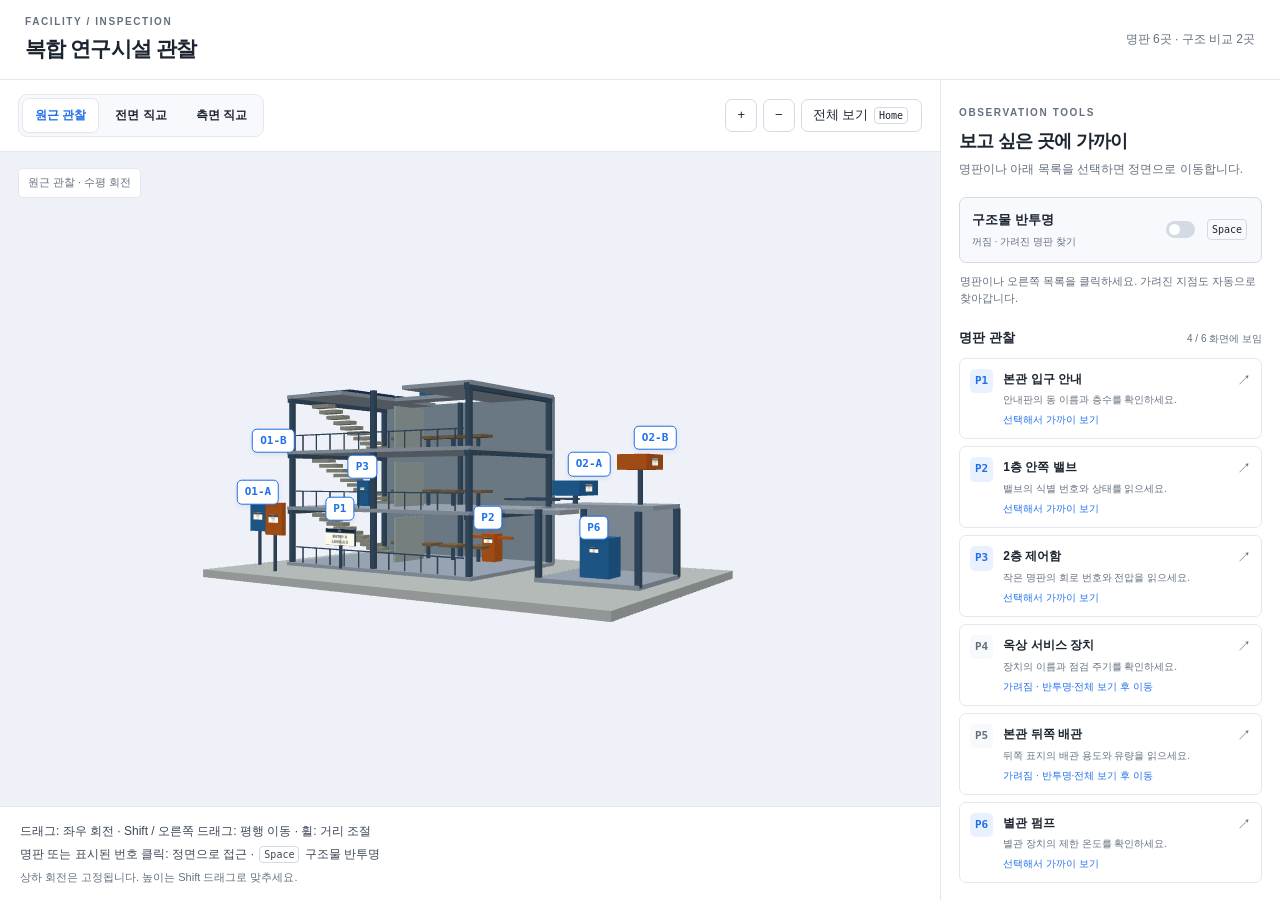
==== commit 927060e0: "feat: improved 화면 밖 요소 이동 추가" ====
--- a/week4/improved/index.html
+++ b/week4/improved/index.html
@@ -4,7 +4,7 @@
   <meta charset="utf-8">
   <meta name="viewport" content="width=device-width,initial-scale=1">
   <title>복합 연구시설 — 지점 관찰</title>
-  <link rel="stylesheet" href="demo.css?v=inspection1">
+  <link rel="stylesheet" href="demo.css?v=inspection3">
 </head>
 <body>
   <div class="inspection-app">
@@ -38,10 +38,10 @@
         </footer>
       </section>
       <aside class="panel" aria-label="관찰 도구와 지점 목록">
-        <div class="panel-heading"><span class="eyebrow">OBSERVATION TOOLS</span><h2>보고 싶은 곳에 가까이</h2><p>화면의 명판을 선택하면 정면으로 이동합니다.</p></div>
+        <div class="panel-heading"><span class="eyebrow">OBSERVATION TOOLS</span><h2>보고 싶은 곳에 가까이</h2><p>명판이나 아래 목록을 선택하면 정면으로 이동합니다.</p></div>
         <button id="transparency" type="button" class="ghost-toggle" aria-pressed="false"><span><strong>구조물 반투명</strong><small id="transparency-description">가려진 명판 찾기</small></span><span class="toggle-indicator" aria-hidden="true"></span><kbd>Space</kbd></button>
         <p id="inspection-status" class="status-note" role="status">명판을 클릭해 관찰을 시작하세요.</p>
-        <div class="task-heading"><h2>명판 관찰</h2><span id="visible-count">0 / 6 선택 가능</span></div>
+        <div class="task-heading"><h2>명판 관찰</h2><span id="visible-count">0 / 6 화면에 보임</span></div>
         <div id="poi-tasks" class="task-list"></div>
         <div class="task-heading"><h2>직교 비교</h2><span>2개 지점</span></div>
         <div id="comparison-tasks" class="task-list"></div>
@@ -52,9 +52,9 @@
   </div>
   <script src="demo.js"></script>
   <script src="d04-inspection-model.js?v=3f1b6bc733"></script>
-  <script src="d04-inspection-controls.js?v=inspection2"></script>
+  <script src="d04-inspection-controls.js?v=inspection4"></script>
   <script src="d04-inspection-picking.js?v=inspection1"></script>
-  <script src="d04-inspection-viewer.js?v=inspection2"></script>
-  <script src="d04-inspection-student.js?v=inspection2"></script>
+  <script src="d04-inspection-viewer.js?v=inspection3"></script>
+  <script src="d04-inspection-student.js?v=inspection4"></script>
 </body>
 </html>
--- a/week4/improved/demo.css
+++ b/week4/improved/demo.css
@@ -355,8 +355,7 @@
 .task-copy small { display: block; font-size: 10px; color: var(--d-muted); line-height: 1.5; margin-top: 3px; }
 .task-state { display: block; font-size: 10px; color: var(--d-accent); margin-top: 5px; }
 .task-arrow { font-size: 14px; color: var(--d-muted); }
-.task-card:disabled .task-state { color: var(--d-muted); }
-.task-card:disabled .task-id { background: var(--d-bg-soft); color: var(--d-muted); }
+.task-card.needs-overview .task-id { background: var(--d-bg-soft); color: var(--d-muted); }
 .task-card.selected { border-color: #36b96e; box-shadow: inset 3px 0 #36b96e; }
 .task-card.selected .task-state { color: #198a43; }
 .comparison-card { background: var(--d-bg-soft); }
